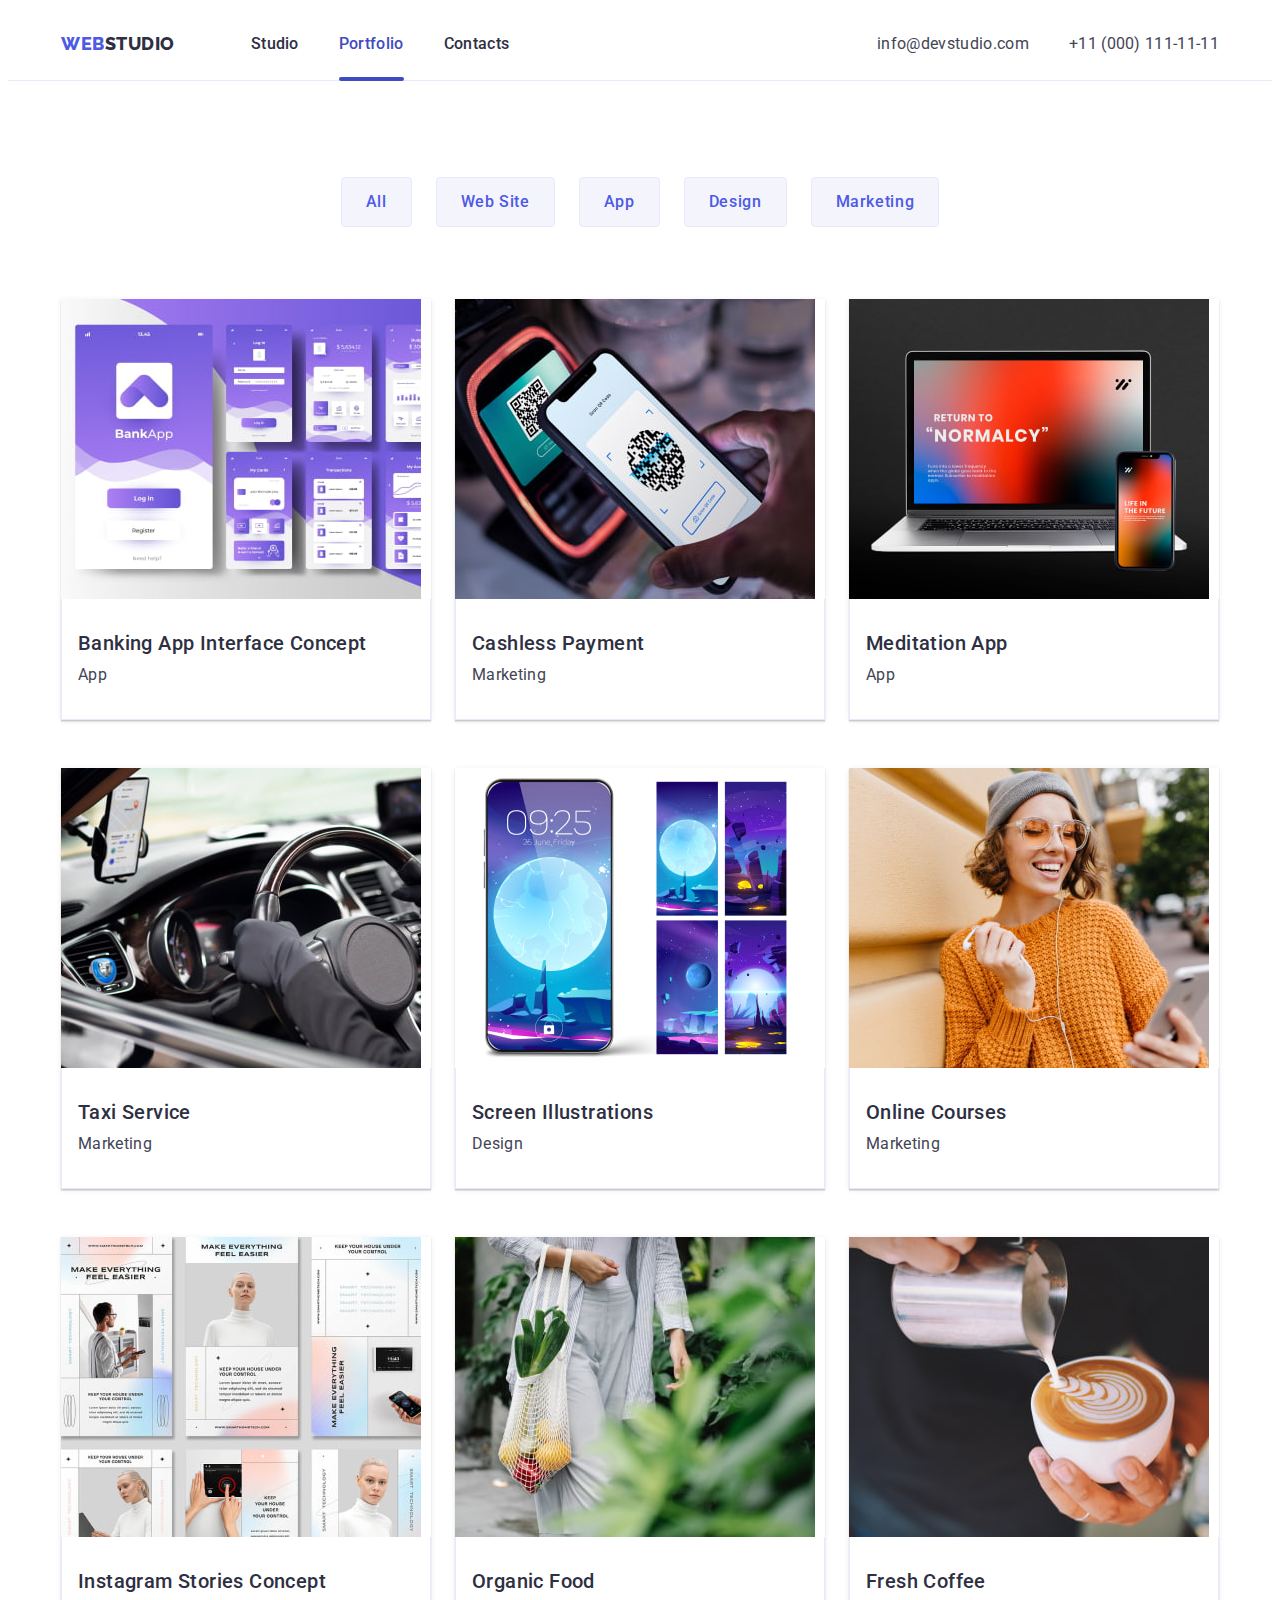
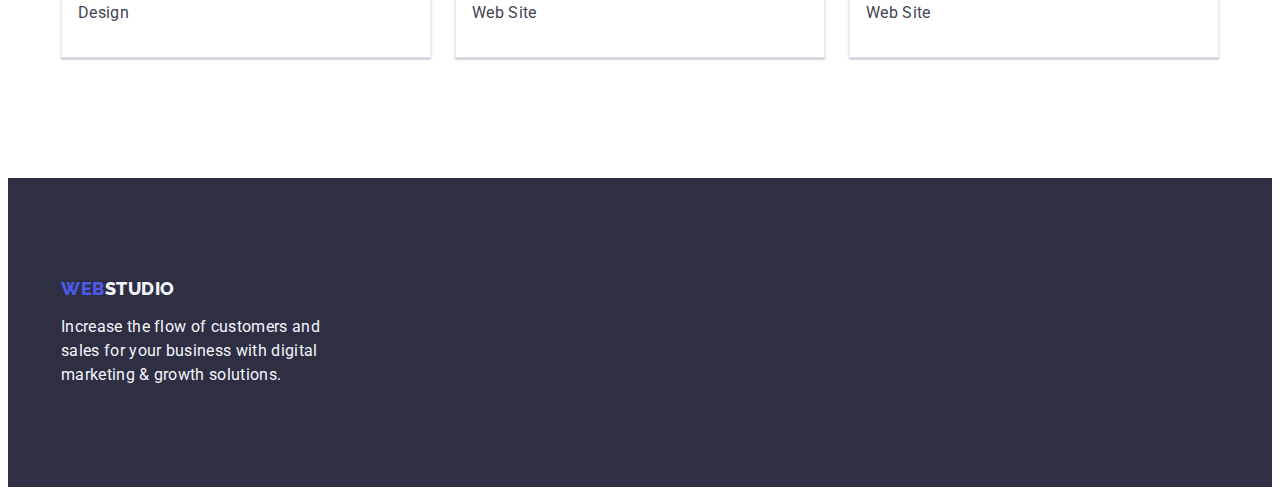
==== portfolio.html @ 0c14af98 "Initial commit" ====
<!DOCTYPE html>
<html lang="en">
  <head>
    <meta charset="UTF-8" />
    <meta http-equiv="X-UA-Compatible" content="IE=edge" />
    <meta name="viewport" content="width=device-width, initial-scale=1.0" />
    <title>Portfolio</title>
    <link
      rel="stylesheet"
      href="https://cdnjs.cloudflare.com/ajax/libs/modern-normalize/1.1.0/modern-normalize.min.css"
      integrity="sha512-wpPYUAdjBVSE4KJnH1VR1HeZfpl1ub8YT/NKx4PuQ5NmX2tKuGu6U/JRp5y+Y8XG2tV+wKQpNHVUX03MfMFn9Q=="
      crossorigin="anonymous"
      referrerpolicy="no-referrer"
    />
    <link rel="stylesheet" href="./css/styles.css" />
    <link rel="preconnect" href="https://fonts.googleapis.com" />
    <link rel="preconnect" href="https://fonts.gstatic.com" crossorigin />
    <link
      href="https://fonts.googleapis.com/css2?family=Raleway:wght@800&family=Roboto:wght@400;500;700;900&display=swap"
      rel="stylesheet"
    />
  </head>
  <body>
    <!-- Header section -->
    <header class="page-header">
      <div class="container container-page-header">
        <nav class="nav-page-header">
          <a class="link link-logo-portfolio" href="./portfolio.html"
            >Web<span class="logo-portfolio">Studio</span></a
          >
          <ul class="list list-portfolio">
            <li class="list-portfolio-item">
              <a class="link portfolio-item" href="./index.html">Studio</a>
            </li>
            <li class="list-portfolio-item">
              <a class="link portfolio-item active" href="./portfolio.html"
                >Portfolio</a
              >
            </li>
            <li class="list-portfolio-item">
              <a class="link portfolio-item" href="">Contacts</a>
            </li>
          </ul>
        </nav>
        <address class="address">
          <ul class="list items">
            <li class="list-contacts">
              <a class="link link-list-item" href="mailto:info@devstudio.com"
                >info@devstudio.com</a
              >
            </li>
            <li class="list-contacts">
              <a class="link link-list-item" href="tel:+110001111111"
                >+11 (000) 111-11-11</a
              >
            </li>
          </ul>
        </address>
      </div>
    </header>
    <main>
      <section class="section">
        <div class="container">
          <h1 class="caption" hidden>Portfolio</h1>
          <ul class="list list-filters">
            <li class="item-button">
              <button class="button" type="button">All</button>
            </li>
            <li class="item-button">
              <button class="button" type="button">Web Site</button>
            </li>
            <li class="item-button">
              <button class="button" type="button">App</button>
            </li>
            <li class="item-button">
              <button class="button" type="button">Design</button>
            </li>
            <li class="item-button">
              <button class="button" type="button">Marketing</button>
            </li>
          </ul>
          <ul class="list list-app">
            <li class="item-app">
              <a class="link link-p" href="">
                <div class="item-thumb">
                  <img
                    src="./images/img-8.jpg"
                    alt="Marketing"
                    width="360"
                    height="300"
                  />
                  <p class="overlay-text">
                    14 Stylish and User-Friendly App Design Concepts · Task
                    Manager App · Calorie Tracker App · Exotic Fruit Ecommerce
                    App · Cloud Storage App
                  </p>
                </div>
                <div class="app-d">
                  <h2 class="subject">Banking App Interface Concept</h2>
                  <p class="text-concep">App</p>
                </div>
              </a>
            </li>
            <li class="item-app">
              <a class="link link-p" href="">
                <div class="item-thumb">
                  <img
                    src="./images/img-9.jpg"
                    alt="App"
                    width="360"
                    height="300"
                  />
                  <p class="overlay-text">
                    14 Stylish and User-Friendly App Design Concepts · Task
                    Manager App · Calorie Tracker App · Exotic Fruit Ecommerce
                    App · Cloud Storage App
                  </p>
                </div>
                <div class="app-d">
                  <h2 class="subject">Cashless Payment</h2>
                  <p class="text-concep">Marketing</p>
                </div>
              </a>
            </li>
            <li class="item-app">
              <a class="link link-p" href="">
                <div class="item-thumb">
                  <img
                    src="./images/img-10.jpg"
                    alt="Meditation App"
                    width="360"
                    height="300"
                  />
                  <p class="overlay-text">
                    14 Stylish and User-Friendly App Design Concepts · Task
                    Manager App · Calorie Tracker App · Exotic Fruit Ecommerce
                    App · Cloud Storage App
                  </p>
                </div>
                <div class="app-d">
                  <h2 class="subject">Meditation App</h2>
                  <p class="text-concep">App</p>
                </div>
              </a>
            </li>
            <li class="item-app">
              <a class="link link-p" href="">
                <div class="item-thumb">
                  <img
                    src="./images/img-11.jpg"
                    alt="Marketing"
                    width="360"
                    height="300"
                  />
                  <p class="overlay-text">
                    14 Stylish and User-Friendly App Design Concepts · Task
                    Manager App · Calorie Tracker App · Exotic Fruit Ecommerce
                    App · Cloud Storage App
                  </p>
                </div>
                <div class="app-d">
                  <h2 class="subject">Taxi Service</h2>
                  <p class="text-concep">Marketing</p>
                </div>
              </a>
            </li>
            <li class="item-app">
              <a class="link link-p" href="">
                <div class="item-thumb">
                  <img
                    src="./images/img-12.jpg"
                    alt="Design"
                    width="360"
                    height="300"
                  />
                  <p class="overlay-text">
                    14 Stylish and User-Friendly App Design Concepts · Task
                    Manager App · Calorie Tracker App · Exotic Fruit Ecommerce
                    App · Cloud Storage App
                  </p>
                </div>
                <div class="app-d">
                  <h2 class="subject">Screen Illustrations</h2>
                  <p class="text-concep">Design</p>
                </div>
              </a>
            </li>
            <li class="item-app">
              <a class="link link-p" href="">
                <div class="item-thumb">
                  <img
                    src="./images/img-13.jpg"
                    alt="Online Courses"
                    width="360"
                    height="300"
                  />
                  <p class="overlay-text">
                    14 Stylish and User-Friendly App Design Concepts · Task
                    Manager App · Calorie Tracker App · Exotic Fruit Ecommerce
                    App · Cloud Storage App
                  </p>
                </div>
                <div class="app-d">
                  <h2 class="subject">Online Courses</h2>
                  <p class="text-concep">Marketing</p>
                </div>
              </a>
            </li>
            <li class="item-app">
              <a class="link link-p" href="">
                <div class="item-thumb">
                  <img
                    src="./images/img-14.jpg"
                    alt="Design"
                    width="360"
                    height="300"
                  />
                  <p class="overlay-text">
                    14 Stylish and User-Friendly App Design Concepts · Task
                    Manager App · Calorie Tracker App · Exotic Fruit Ecommerce
                    App · Cloud Storage App
                  </p>
                </div>
                <div class="app-d">
                  <h2 class="subject">Instagram Stories Concept</h2>
                  <p class="text-concep">Design</p>
                </div>
              </a>
            </li>
            <li class="item-app">
              <a class="link link-p" href="">
                <div class="item-thumb">
                  <img
                    src="./images/img-15.jpg"
                    alt="Web Site"
                    width="360"
                    height="300"
                  />
                  <p class="overlay-text">
                    14 Stylish and User-Friendly App Design Concepts · Task
                    Manager App · Calorie Tracker App · Exotic Fruit Ecommerce
                    App · Cloud Storage App
                  </p>
                </div>
                <div class="app-d">
                  <h2 class="subject">Organic Food</h2>
                  <p class="text-concep">Web Site</p>
                </div>
              </a>
            </li>
            <li class="item-app">
              <a class="link link-p" href="">
                <div class="item-thumb">
                  <img
                    src="./images/img-16.jpg"
                    alt="Fresh Coffee"
                    width="360"
                    height="300"
                  />
                  <p class="overlay-text">
                    14 Stylish and User-Friendly App Design Concepts · Task
                    Manager App · Calorie Tracker App · Exotic Fruit Ecommerce
                    App · Cloud Storage App
                  </p>
                </div>
                <div class="app-d">
                  <h2 class="subject">Fresh Coffee</h2>
                  <p class="text-concep">Web Site</p>
                </div>
              </a>
            </li>
          </ul>
        </div>
      </section>
    </main>
    <!-- Footer section -->
    <footer class="footer-section">
      <div class="container">
        <a class="link link-logo-footer" href="./portfolio.html"
          >Web<span class="logo-footer">Studio</span></a
        >
        <p class="text-footer-portfolio">
          Increase the flow of customers and sales for your business with
          digital marketing & growth solutions.
        </p>
      </div>
    </footer>
  </body>
</html>
---- css/styles.css ----
:root {
  /* colors */
  --color-iris: #4d5ae5;
  --color-ocean: #404bbf;
  --color-navy-blue: #2e2f42;
  --color-green: #31d0aa;
  --color-slate: #434455;
  --color-light-slate: #8e8f99;
  --color-cornflower: #e7e9fc;
  --color-cloud: #f4f4fd;
  --color-navy-blue-modal: #2e2f42;
  --color-grey: #2e2f42;
  --color-white: #ffffff;
  --color-dairy: #fcfcfc;
  /* other */
}
body {
  font-family: "Roboto", sans-serif;
  color: #434455;
  background-color: var(--color-white);
}

h1,
h2,
h3,
h4,
h5,
h6,
ul,
p {
  margin: 0;
}
img {
  display: block;
}
.list {
  list-style: none;
  padding: 0;
  margin: 0;
}

.link {
  text-decoration: none;
}

/* Reset start */

.container {
  width: 1158px;
  padding: 0 15px;
  margin: 0 auto;
}

/* Header */

.header {
  border-bottom: 1px solid #e7e9fc;
  box-shadow: 0px 2px 1px rgba(46, 47, 66, 0.08),
    0px 1px 1px rgba(46, 47, 66, 0.16), 0px 1px 6px rgba(46, 47, 66, 0.08);
}

.header-container {
  display: flex;
}

.header-nav {
  display: flex;
  align-items: center;
}

.link-logo {
  font-family: "Raleway", sans-serif;
  font-size: 18px;
  line-height: 1.17;
  font-weight: 800;
  margin-right: 76px;
  letter-spacing: 0.03em;
  text-transform: uppercase;
  text-decoration: none;
  color: var(--color-iris);
}
.logo-part {
  font-family: "Raleway", sans-serif;
  font-size: 18px;
  line-height: 1.17;
  font-weight: 800;

  letter-spacing: 0.03em;
  text-transform: uppercase;
  color: var(--color-grey);
}

.list-nav {
  display: flex;
  gap: 40px;
}
.list-nav-item {
  position: relative;
  list-style: none;
}
.link-item {
  position: relative;
  transition: color 250ms cubic-bezier(0.4, 0, 0.2, 1);
  font-weight: 500;
  font-size: 16px;
  padding: 24px 0;
  display: block;
  line-height: 1.5;
  letter-spacing: 0.02em;
  text-decoration: none;
  color: var(--color-navy-blue);
}

.active {
  color: #404bbf;
}

.link-item:hover,
.link-item:focus {
  color: var(--color-ocean);
}

.link-item::after {
  content: "";

  position: absolute;
  bottom: -1px;
  left: 0;
  display: block;
  width: 100%;
  height: 4px;
  border-radius: 2px;
}
.link-item.active::after {
  background-color: var(--color-ocean);
}

.header-address {
  margin-left: auto;
  font-style: normal;
}
.address-list {
  display: flex;
  gap: 40px;
}
.item {
  list-style: none;
}
.link-addres-item {
  transition: color 250ms cubic-bezier(0.4, 0, 0.2, 1);
  font-size: 16px;
  display: block;
  padding: 24px 0;
  line-height: 1.5;
  letter-spacing: 0.02em;
  text-decoration: none;
  color: var(--color-slate);
}

.link-addres-item:hover,
.link-addres-item:focus {
  color: var(--color-ocean);
}

/* Main */

/* hero-section */

.hero-section {
  max-width: 1440px;
  padding: 188px 0;
  margin-left: auto;
  margin-right: auto;
  background-color: var(--color-grey);

  background-image: linear-gradient(
      rgba(46, 47, 66, 0.7),
      rgba(46, 47, 66, 0.7)
    ),
    url(../images/office.jpg);
  background-repeat: no-repeat;
  background-position: center;
  background-size: cover;
}
.title-hero {
  font-size: 56px;
  max-width: 496px;
  margin-left: auto;
  margin-right: auto;
  margin-bottom: 48px;
  line-height: 1.07;
  text-align: center;
  letter-spacing: 0.02em;
  color: #ffffff;
}

.btn {
  font-family: "Roboto", sans-serif;
  font-weight: 500;
  font-size: 16px;
  margin: 0 auto;
  line-height: 1.5;
  letter-spacing: 0.04em;
  background: #4d5ae5;
  color: #ffffff;
  cursor: pointer;
  transition: background-color 250ms cubic-bezier(0.4, 0, 0.2, 1);
}
.btn-flex {
  display: block;
  min-width: 169px;
  height: 56px;
  border: none;
  border-radius: 4px;
}
.btn:hover,
.btn:focus {
  background: var(--color-ocean);
}

/**
  |============================
  |       Why we
  |============================
*/

.why-we {
  padding: 120px 0;
}
.list-section {
  list-style: none;
}
.list-section-flex {
  display: flex;
  gap: 24px;
}
.list-item {
  width: calc((100% - 72px) / 4);
}
.subtitle {
  font-weight: 500;
  font-size: 20px;
  margin-bottom: 8px;
  line-height: 1.2;
  letter-spacing: 0.02em;
  color: var(--color-navy-blue);
}
.text {
  font-size: 16px;
  line-height: 1.5;
  letter-spacing: 0.02em;
  color: var(--color-slate);
}

/* icon */

.holder {
  display: flex;
  align-items: center;
  justify-content: center;
  height: 112px;
  background-color: var(--color-cloud);
  border-radius: 4px;
  margin-bottom: 8px;
}

/* Section-img */

.section-img {
  padding-bottom: 120px;
}

.title-section {
  font-size: 36px;
  margin-bottom: 72px;
  line-height: 1.11;
  text-align: center;
  letter-spacing: 0.02em;
  text-transform: capitalize;
  color: var(--color-navy-blue);
}

.list-img {
  list-style: none;
}
.list-img-flex {
  display: flex;
  gap: 24px;
}
.item-img {
  width: calc((100% - 48px) / 3);
}

/* Team */

.team {
  padding: 120px 0;
  background-color: var(--color-cloud);
}
.title-team {
  font-size: 36px;
  margin-bottom: 72px;
  line-height: 1.11;
  text-align: center;
  letter-spacing: 0.02em;
  text-transform: capitalize;
  color: var(--color-navy-blue);
}
.list-team {
  list-style: none;
}
.list-team-flex {
  display: flex;
  gap: 24px;
}
.card {
  width: calc((100% - 72px) / 4);
  border-radius: 0px 0px 4px 4px;
  background-color: var(--color-white);
  box-shadow: 0px 1px 6px rgba(46, 47, 66, 0.08),
    0px 1px 1px rgba(46, 47, 66, 0.16), 0px 2px 1px rgba(46, 47, 66, 0.08);
}
.card-team {
  padding: 32px 0;
}
.name-card {
  text-align: center;
  margin-bottom: 8px;
}
.post-card {
  text-align: center;
}
.name {
  font-weight: 500;
  font-size: 20px;
  line-height: 1.2;
  letter-spacing: 0.02em;
  color: var(--color-navy-blue);
}
.post {
  margin-bottom: 8px;
  font-size: 16px;
  line-height: 1.5;
  letter-spacing: 0.02em;
  color: var(--color-slate);
}

/* Socials icon */

.socials {
  display: flex;
  justify-content: center;
  align-items: center;
  gap: 24px;
}

.socials-link {
  display: flex;
  justify-content: center;
  align-items: center;
  width: 40px;
  height: 40px;
  background-color: var(--color-iris);
  border-radius: 50%;
  transition: background-color 250ms cubic-bezier(0.4, 0, 0.2, 1);
}
.socials-link:hover,
.socials-link:focus {
  background-color: var(--color-ocean);
}
.socials-icon {
  fill: var(--color-cloud);
}

/* customers */

.customers {
  padding: 120px 0;
}

.title-customers {
  font-size: 36px;
  margin-bottom: 72px;
  line-height: 1.1;
  text-align: center;
  letter-spacing: 0.02em;
  text-transform: capitalize;
  color: var(--color-navy-blue);
}

.list-customers {
  display: flex;
  gap: 24px;
}
.logo-customers {
  width: calc((100% - 120px) / 6);
  height: 88px;
}

.link-customers {
  width: 100%;
  height: 100%;
  border: 1px solid #8e8f99;
  border-radius: 4px;

  transition: border-color 250ms cubic-bezier(0.4, 0, 0.2, 1),
    color 250ms cubic-bezier(0.4, 0, 0.2, 1);

  display: flex;
  align-items: center;
  justify-content: center;
  color: var(--color-light-slate);
}

.link-customers:hover,
.link-customers:focus {
  border-color: #404bbf;
  color: #404bbf;
}

.customers-icon {
  margin: 16px 32px;
  fill: currentColor;
}

/* Footer */

.container-media {
  display: flex;
  align-items: baseline;
}

.footer {
  padding: 100px 0;
  background-color: var(--color-navy-blue);
}

.logo-p {
  margin-right: 120px;
}

.logo {
  font-family: "Raleway", sans-serif;
  font-size: 18px;
  line-height: 1.17;
  font-weight: 800;
  display: inline-block;
  margin-bottom: 16px;
  letter-spacing: 0.03em;
  text-transform: uppercase;
  text-decoration: none;
  color: var(--color-iris);
}
.logo-footer {
  font-family: "Raleway", sans-serif;
  font-size: 18px;
  line-height: 1.17;
  font-weight: 800;
  letter-spacing: 0.03em;
  text-transform: uppercase;
  color: var(--color-cloud);
}
.text-footer {
  font-size: 16px;
  line-height: 24px;
  max-width: 264px;
  letter-spacing: 0.02em;
  color: var(--color-cloud);
}

/* Social media */

.media {
  font-weight: 500;
  font-size: 16px;
  line-height: 1.5;
  letter-spacing: 0.02em;
  margin-bottom: 16px;
  color: var(--color-white);
}
.list-media {
  display: flex;
  gap: 16px;
}
.social-media {
  width: 40px;
  height: 40px;
}
.link-media {
  width: 100%;
  height: 100%;
  background-color: var(--color-iris);
  border-radius: 50%;

  transition: background-color 250ms cubic-bezier(0.4, 0, 0.2, 1);

  display: flex;
  align-items: center;
  justify-content: center;
}
.link-media:hover,
.link-media:focus {
  background-color: #31d0aa;
}
.icon-media {
  fill: var(--color-cloud);
}

/**
  |============================
  | Portfolio
  |============================
*/

/* Page-header */

.page-header {
  border-bottom: 1px solid #e7e9fc;
}

.container-page-header {
  display: flex;
}

.nav-page-header {
  display: flex;
  align-items: center;
}

.link-logo-portfolio {
  font-family: "Raleway", sans-serif;
  font-size: 18px;
  line-height: 1.17;
  font-weight: 800;
  margin-right: 76px;
  letter-spacing: 0.03em;
  text-transform: uppercase;
  text-decoration: none;
  color: var(--color-iris);
}
.logo-portfolio {
  font-family: "Raleway", sans-serif;
  font-size: 18px;
  line-height: 1.17;
  font-weight: 800;
  letter-spacing: 0.03em;
  text-transform: uppercase;
  color: var(--color-grey);
}
.list-portfolio {
  list-style: none;
  display: flex;
  gap: 40px;
}

.list-portfolio-item {
  position: relative;
}
.portfolio-item {
  position: relative;
  transition: color 250ms cubic-bezier(0.4, 0, 0.2, 1);
  font-weight: 500;
  font-size: 16px;
  padding: 24px 0;
  display: block;
  line-height: 1.5;
  letter-spacing: 0.02em;
  text-decoration: none;
  color: var(--color-navy-blue);
}

.active {
  color: #404bbf;
}

.portfolio-item:hover,
.portfolio-item:focus {
  color: var(--color-ocean);
}
.portfolio-item::after {
  content: "";

  position: absolute;
  bottom: -1px;
  left: 0;
  display: block;
  width: 100%;
  height: 4px;
  border-radius: 2px;
}
.portfolio-item.active::after {
  background-color: var(--color-ocean);
}

.address {
  margin-left: auto;
  font-style: normal;
}
.items {
  list-style: none;
  display: flex;
  gap: 40px;
}

.link-list-item {
  transition: color 250ms cubic-bezier(0.4, 0, 0.2, 1);
  font-size: 16px;
  padding: 24px 0;
  display: block;
  line-height: 1.5;
  letter-spacing: 0.02em;
  text-decoration: none;
  color: var(--color-slate);
}

.link-list-item:hover,
.link-list-item:focus {
  color: var(--color-ocean);
}

/* Main */

.section {
  padding: 96px 0 120px;
}

.list-filters {
  list-style: none;
  display: flex;
  justify-content: center;
  gap: 24px;
  margin-bottom: 72px;
}
.button {
  transition: color 250ms cubic-bezier(0.4, 0, 0.2, 1),
    background-color 250ms cubic-bezier(0.4, 0, 0.2, 1),
    border-color 250ms cubic-bezier(0.4, 0, 0.2, 1),
    box-shadow 250ms cubic-bezier(0.4, 0, 0.2, 1);
  font-family: "Roboto", sans-serif;
  font-weight: 500;
  font-size: 16px;
  padding: 12px 24px;
  border: 1px solid var(--color-cornflower);
  line-height: 1.5;
  border-radius: 4px;
  letter-spacing: 0.04em;
  color: var(--color-iris);
  background-color: var(--color-cloud);
  cursor: pointer;
}
.button:hover,
.button:focus {
  border: 1px solid transparent;
  color: var(--color-white);
  background-color: var(--color-ocean);
  box-shadow: 0px 3px 1px rgba(0, 0, 0, 0.1), 0px 2px 1px rgba(0, 0, 0, 0.08),
    0px 2px 2px rgba(0, 0, 0, 0.12);
}
.list-app {
  display: flex;
  flex-wrap: wrap;
  column-gap: 24px;
  row-gap: 48px;
  list-style: none;
}
.item-app {
  width: calc((100% - 48px) / 3);
}

.item-thumb {
  position: relative;
  overflow: hidden;
}

/* overlay */

.overlay-text {
  position: absolute;
  top: 0;
  font-size: 16px;
  line-height: 1.5;
  letter-spacing: 0.02em;
  padding: 40px 32px;
  background-color: #4d5ae5;
  height: 100%;
  width: 100%;
  transform: translateY(100%);
  transition: transform 250ms cubic-bezier(0.4, 0, 0.2, 1);
  color: var(--color-cloud);
}

.link-p {
  transition: box-shadow 250ms cubic-bezier(0.4, 0, 0.2, 1);
  display: block;
  text-decoration: none;
}

.link-p {
  box-shadow: 0px 1px 6px rgba(46, 47, 66, 0.08),
    0px 1px 1px rgba(46, 47, 66, 0.16), 0px 2px 1px rgba(46, 47, 66, 0.08);
}

.link-p:hover .overlay-text,
.link-p:focus .overlay-text {
  transform: translateY(0%);
  transform: translateY(0%);
}

.subject {
  font-weight: 500;
  font-size: 20px;
  margin-bottom: 8px;
  line-height: 1.2;
  letter-spacing: 0.02em;
  color: var(--color-navy-blue);
}
.text-concep {
  font-size: 16px;
  line-height: 1.5;
  letter-spacing: 0.02em;
  color: var(--color-slate);
}
.app-d {
  padding: 32px 16px;
  border: 1px solid #e7e9fc;
  border-top: none;
}
/* Footer */

.footer-section {
  padding: 100px 0;
  background-color: var(--color-grey);
}
.link-logo-footer {
  font-family: "Raleway", sans-serif;
  font-size: 18px;
  line-height: 1.17;
  font-weight: 800;
  display: inline-block;
  margin-bottom: 16px;
  letter-spacing: 0.03em;
  text-transform: uppercase;
  text-decoration: none;
  color: var(--color-iris);
}
.logo-footer {
  font-family: "Raleway", sans-serif;
  font-size: 18px;
  line-height: 1.17;
  font-weight: 800;
  letter-spacing: 0.03em;
  text-transform: uppercase;
  color: var(--color-cloud);
}
.text-footer-portfolio {
  font-size: 16px;
  line-height: 24px;
  max-width: 264px;
  letter-spacing: 0.02em;
  color: var(--color-cloud);
}

/**
  |============================
  | Modal window
  |============================
*/
.backdrop {
  /* display: none; */
  position: fixed;
  transition: opacity 250ms cubic-bezier(0.4, 0, 0.2, 1),
    visibility 250ms cubic-bezier(0.4, 0, 0.2, 1);
  top: 0;
  left: 0;

  width: 100%;
  height: 100%;
  background-color: rgba(46, 47, 66, 0.4);
}

.is-hidden {
  opacity: 0;
  visibility: hidden;
  pointer-events: none;
}

.modal {
  position: absolute;
  top: 50%;
  left: 50%;

  transform: translate(-50%, -50%) scale(1);
  transition: transform 250ms cubic-bezier(0.4, 0, 0.2, 1);

  width: 408px;
  min-height: 576px;

  background-color: #fcfcfc;

  box-shadow: 0px 1px 1px rgba(0, 0, 0, 0.14), 0px 1px 3px rgba(0, 0, 0, 0.12),
    0px 2px 1px rgba(0, 0, 0, 0.2);
  border-radius: 4px;
}
.modal-close-btn {
  position: absolute;
  top: 24px;
  right: 24px;

  display: flex;
  align-items: center;
  justify-content: center;

  width: 24px;
  height: 24px;
  padding: 0;

  cursor: pointer;
  transition: background-color 250ms cubic-bezier(0.4, 0, 0.2, 1),
    border 250ms cubic-bezier(0.4, 0, 0.2, 1);

  border-radius: 50%;
  border: 1px solid rgba(0, 0, 0, 0.1);
  background-color: #e7e9fc;
}

.modal-close-btn:hover,
.modal-close-btn:focus {
  background-color: #404bbf;
  border: none;
}

.modal-close-btn:hover .modal-close-icon,
.modal-close-btn:focus .modal-close-icon {
  fill: #ffffff;
}

.modal-close-icon {
  transition: fill 250ms cubic-bezier(0.4, 0, 0.2, 1);
  fill: #2e2f42;
}
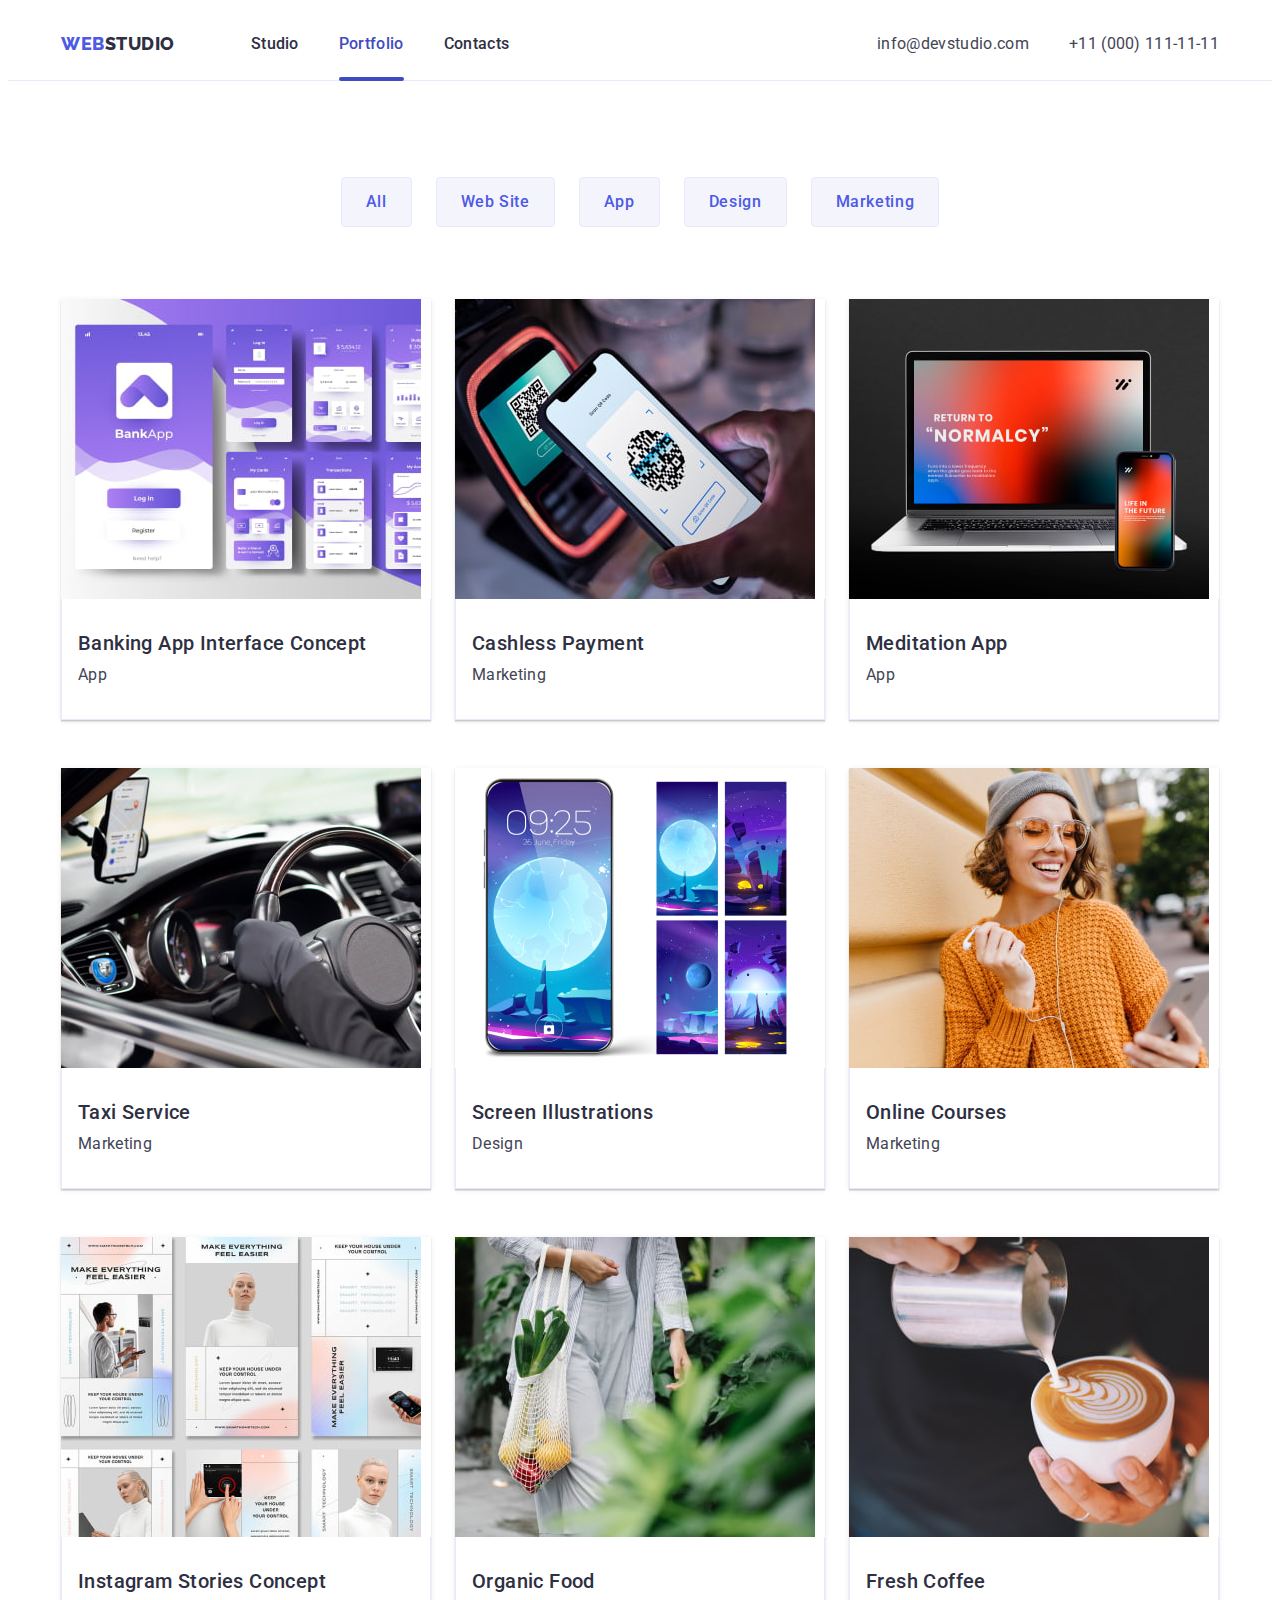
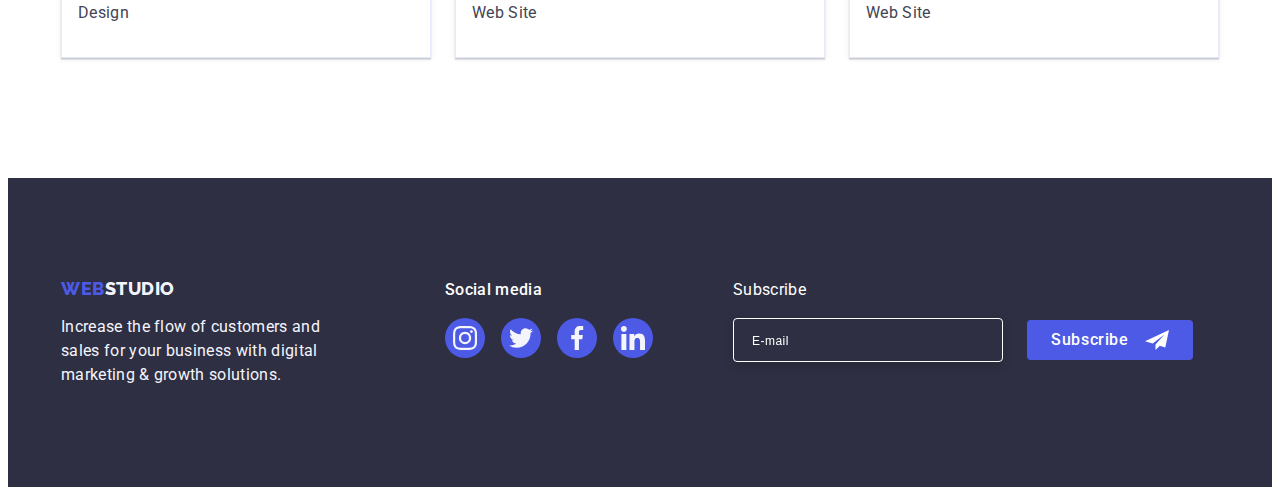
==== commit 2b16bd3c: "hw-06-idjh" ====
--- a/portfolio.html
+++ b/portfolio.html
@@ -275,14 +275,68 @@
     </main>
     <!-- Footer section -->
     <footer class="footer-section">
-      <div class="container">
-        <a class="link link-logo-footer" href="./portfolio.html"
-          >Web<span class="logo-footer">Studio</span></a
-        >
-        <p class="text-footer-portfolio">
-          Increase the flow of customers and sales for your business with
-          digital marketing & growth solutions.
-        </p>
+      <div class="container container-media">
+        <div class="logo-p">
+          <a class="link link-logo-footer" href="./portfolio.html"
+            >Web<span class="logo-footer">Studio</span></a
+          >
+          <p class="text-footer-portfolio">
+            Increase the flow of customers and sales for your business with
+            digital marketing & growth solutions.
+          </p>
+        </div>
+        <div class="social-footer">
+          <p class="media">Social media</p>
+          <ul class="list list-media">
+            <li class="social-media">
+              <a href="" class="link link-media">
+                <svg class="icon-media" width="24" height="24">
+                  <use href="./images/icons.svg#instagram"></use>
+                </svg>
+              </a>
+            </li>
+            <li class="social-media">
+              <a href="" class="link link-media">
+                <svg class="icon-media" width="24" height="24">
+                  <use href="./images/icons.svg#twitter"></use>
+                </svg>
+              </a>
+            </li>
+            <li class="social-media">
+              <a href="" class="link link-media">
+                <svg class="icon-media" width="24" height="24">
+                  <use href="./images/icons.svg#facebook"></use>
+                </svg>
+              </a>
+            </li>
+            <li class="social-media">
+              <a href="" class="link link-media">
+                <svg class="icon-media" width="24" height="24">
+                  <use href="./images/icons.svg#linkedin"></use>
+                </svg>
+              </a>
+            </li>
+          </ul>
+        </div>
+        <div class="subscribe-wrapper">
+          <p class="subscribe-text">Subscribe</p>
+          <form class="footer-form form" name="footer-form">
+            <label class="subscribe-form">
+              <input
+                class="subscribe-form-input"
+                type="email"
+                name="email"
+                placeholder="E-mail"
+              />
+            </label>
+            <button class="subscribe-form-btn btn" type="submit">
+              Subscribe
+              <svg class="form-icon-footer" width="24" height="24">
+                <use href="./images/icons.svg#frame"></use>
+              </svg>
+            </button>
+          </form>
+        </div>
       </div>
     </footer>
   </body>
--- a/css/styles.css
+++ b/css/styles.css
@@ -419,7 +419,6 @@
 }
 
 .customers-icon {
-  margin: 16px 32px;
   fill: currentColor;
 }
 
@@ -470,6 +469,10 @@
 
 /* Social media */
 
+.social-footer {
+  margin-right: 80px;
+}
+
 .media {
   font-weight: 500;
   font-size: 16px;
@@ -504,6 +507,84 @@
 }
 .icon-media {
   fill: var(--color-cloud);
+}
+
+.subscribe-wrapper {
+}
+
+.subscribe-text {
+  margin-bottom: 16px;
+  font-size: 16px;
+  line-height: 1.5;
+  letter-spacing: 0.02em;
+  color: #ffffff;
+}
+
+.footer-form {
+  display: flex;
+  align-items: center;
+  justify-content: center;
+  gap: 24px;
+}
+
+.form {
+}
+
+.subscribe-form {
+}
+
+.subscribe-form-input {
+  width: 264px;
+  height: 40px;
+  color: var(--color-white);
+  background-color: var(--color-grey);
+
+  border: 1px solid #ffffff;
+  filter: drop-shadow(0px 4px 4px rgba(0, 0, 0, 0.15));
+  border-radius: 4px;
+
+  outline: transparent;
+  outline-offset: -1px;
+}
+
+.subscribe-form-input:focus {
+  border: 1px solid var(--color-iris);
+  border-radius: 4px;
+
+  outline: transparent;
+  outline-offset: -1px;
+}
+
+.subscribe-form-input::placeholder {
+  padding: 0;
+  padding-left: 16px;
+
+  font-weight: 400;
+  font-size: 12px;
+  line-height: 2;
+  display: flex;
+  align-items: center;
+  letter-spacing: 0.04em;
+  color: var(--color-white);
+}
+
+.subscribe-form-btn {
+  display: flex;
+  flex-direction: row;
+  justify-content: center;
+  align-items: center;
+  padding: 8px 24px;
+  gap: 16px;
+
+  background-color: var(--color-iris);
+  border-radius: 4px;
+  border: none;
+
+  outline: transparent;
+  outline-offset: -1px;
+}
+
+.form-icon-footer {
 }
 
 /**
@@ -788,6 +869,7 @@
   position: absolute;
   top: 50%;
   left: 50%;
+  padding: 24px;
 
   transform: translate(-50%, -50%) scale(1);
   transition: transform 250ms cubic-bezier(0.4, 0, 0.2, 1);
@@ -838,3 +920,102 @@
   transition: fill 250ms cubic-bezier(0.4, 0, 0.2, 1);
   fill: #2e2f42;
 }
+
+.modal-title {
+  display: block;
+  margin-bottom: 16px;
+  margin-top: 72px;
+
+  font-weight: 500;
+  font-size: 16px;
+  text-align: center;
+  color: var(--color-navy-blue-modal);
+}
+
+.modal-form {
+}
+
+.form {
+}
+
+.form-label {
+  display: block;
+  margin-bottom: 4px;
+  font-size: 12px;
+}
+
+.form-wrapper {
+  position: relative;
+}
+
+.form-field {
+  width: 100%;
+  height: 40px;
+  padding: 0;
+  margin-bottom: 8px;
+  padding-left: 38px;
+
+  outline: transparent;
+  outline-offset: -1px;
+  border: 1px solid rgba(46, 47, 66, 0.4);
+  border-radius: 4px;
+
+  transition: 400ms;
+}
+
+.form-field:focus {
+  border: 1px solid #4d5ae5;
+  transition: border-color 250ms cubic-bezier(0.4, 0, 0.2, 1),
+    color 250ms cubic-bezier(0.4, 0, 0.2, 1),
+    background-color 250ms cubic-bezier(0.4, 0, 0.2, 1);
+}
+.form-icon {
+  position: absolute;
+  top: 50%;
+  left: 16px;
+  transform: translateY(-50%);
+  transition: 400ms;
+  pointer-events: none;
+}
+
+.form-field:focus + .form-icon {
+  fill: #4d5ae5;
+}
+.form-comment {
+  display: block;
+  width: 100%;
+  height: 100px;
+  padding: 0;
+  padding-top: 8px;
+  padding-left: 16px;
+  margin-bottom: 16px;
+  resize: none;
+  border-radius: 4px;
+  outline: transparent;
+  font-weight: 400;
+  font-size: 12px;
+  line-height: 1.17;
+  letter-spacing: 0.04em;
+  color: rgba(46, 47, 66, 0.4);
+}
+.form-egreement {
+  display: flex;
+  justify-content: center;
+  gap: 6px;
+
+  margin-bottom: 16px;
+}
+.form-chek-input {
+}
+.form-egreement-text {
+  font-size: 12px;
+}
+.form-egreement-link {
+}
+.form-btn {
+  display: block;
+  min-width: 169px;
+  height: 56px;
+  border: none;
+  border-radius: 4px;
+}
